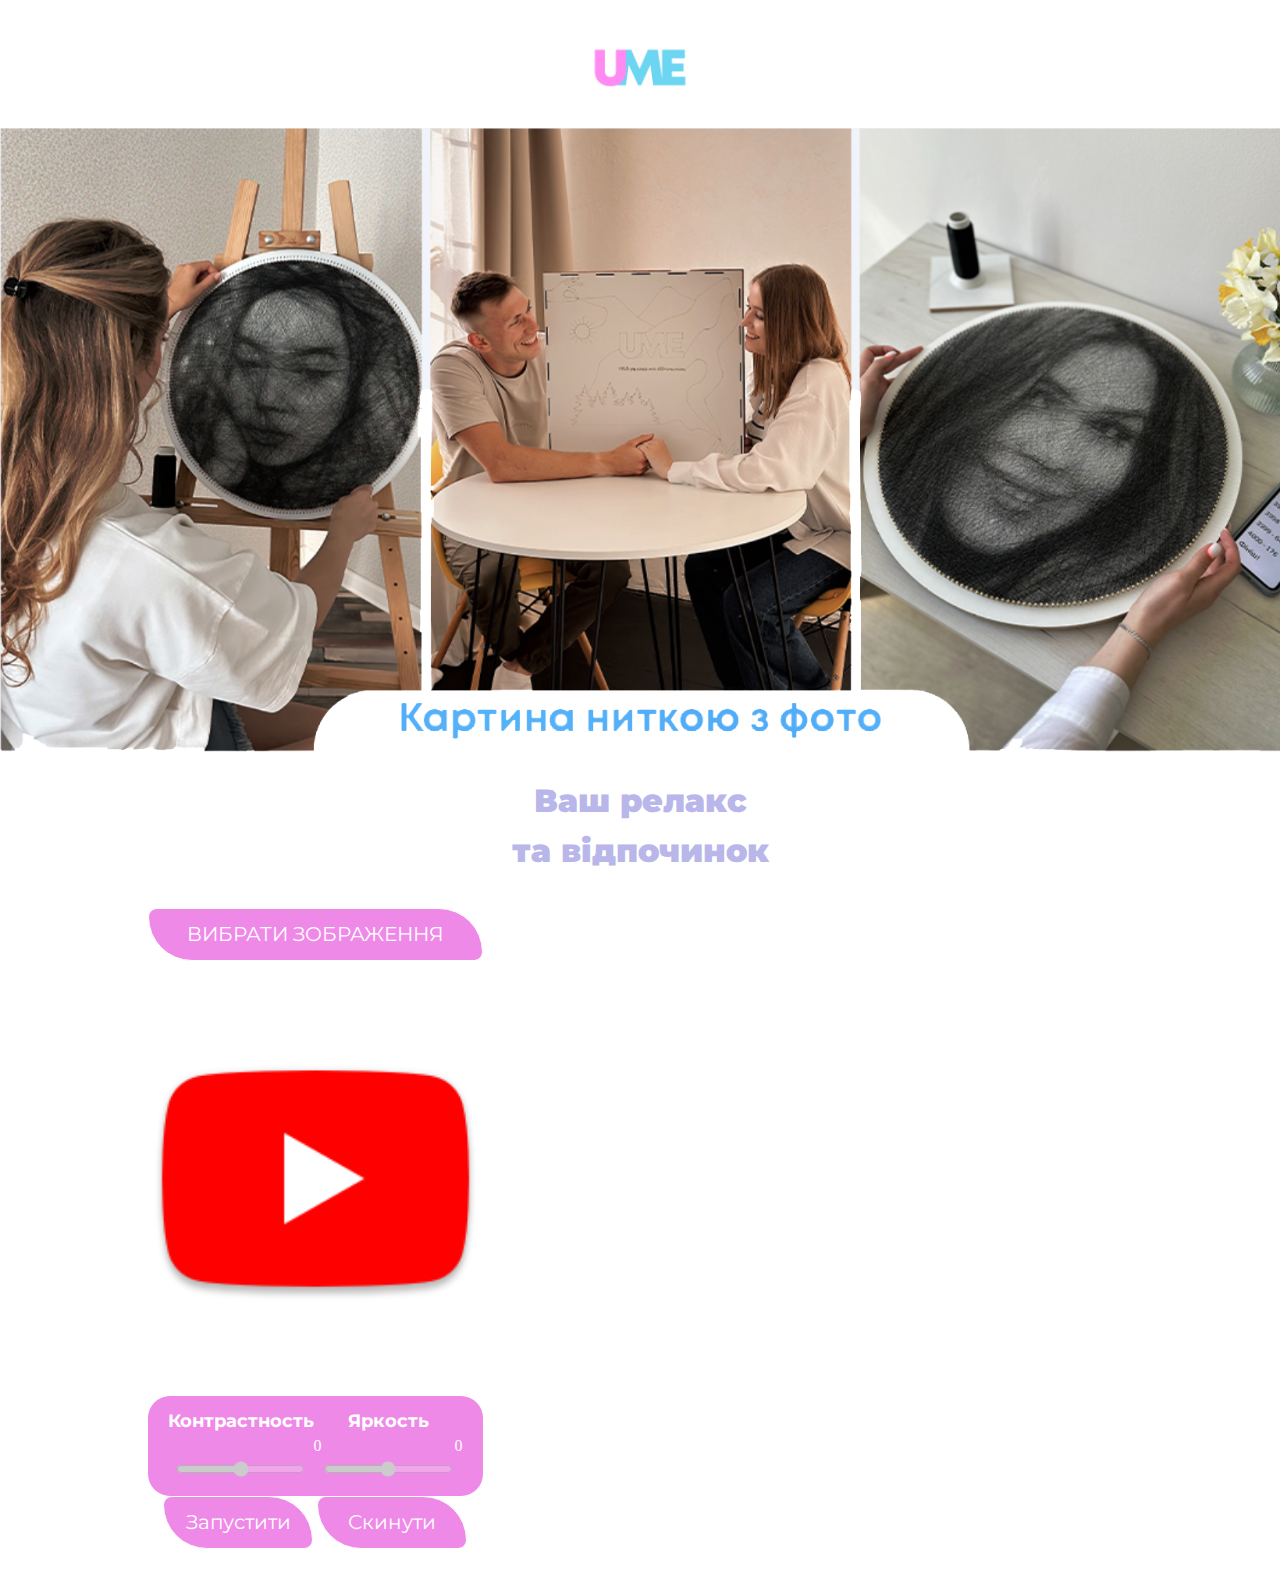
==== index.html @ 39d6ca4a "ch filename" ====
<!DOCTYPE html>
<html>
  <head>
    <meta charset="utf-8" />
    <meta name="viewport" content="width=device-width, initial-scale=1" />
    <title>Генератор string art изображений</title>
    <link rel="stylesheet" type="text/css" href="css/controls.css" />
    <link rel="stylesheet" type="text/css" href="css/styles.css" />
    <link rel="stylesheet" type="text/css" href="css/reset.css" />

    <link rel="preconnect" href="https://fonts.googleapis.com" />
    <link rel="preconnect" href="https://fonts.gstatic.com" crossorigin />
    <link
      href="https://fonts.googleapis.com/css2?family=Montserrat:ital,wght@0,100..900;1,100..900&display=swap"
      rel="stylesheet"
    />
  </head>
  <body>
    <header class="header-items">
      <div class="header-logo">
        <a
          class="inst-link"
          href="https://www.instagram.com/ume.string.ua?igsh=NnFjOGMwMmxzdDV2"
          target="_blank"
          ><img
            class="logo"
            src="./img/logo.png"
            width="100px"
            height="100px"
            alt=""
        /></a>
      </div>
    </header>
    <div><img class="back" src="./img/photo- 1.png" alt="" /></div>

    <h1 class="title">
      Ваш релакс <br />
      та відпочинок
    </h1>
    <div class="generator" id="generator-box">
      <div class="drag-drop" id="drag-drop-box" style="display: none">
        <div class="drag-drop-table">
          <div>Отпустите файл для загрузки изображения</div>
        </div>
      </div>

      <div class="controls">
        <div class="control-block centered no-top-padding">
          <input
            type="submit"
            id="select-btn"
            value="ВИБРАТИ ЗОБРАЖЕННЯ"
          /><br />
        </div>
        <div class="video">
          <img src="./img/video.png" alt="" class="back" />
        </div>

        <div id="controls-box ">
          <div class="control-block no-top-padding hidden">
            <label class=""
              ><b>Форма</b>
              <select id="form-type-box" disabled>
                <option value="circle" selected>круг</option>
                <!-- <option value="rect">квадрат</option>
                <option value="album">альбом</option>
                <option value="portrait">портрет</option>
                <option value="image">по изображению</option> -->
              </select>
            </label>
          </div>

          <div class="control-block no-top-padding no-margin hidden">
            <input type="checkbox" id="invert-box" disabled />
            <label for="invert-box">Инвертировать яркость</label>
          </div>

          <div class="control-block no-margin no-top-padding pink-block">
            <label
              ><b>Контрастность</b><br />
              <input
                type="range"
                id="contrast-box"
                value="0"
                min="-100"
                max="100"
                step="5"
                disabled
              />
            </label>
            <div class="range-label" id="contrast-value">0</div>

            <label
              ><b>Яркость</b><br />
              <input
                type="range"
                id="brightness-box"
                value="0"
                min="-100"
                max="100"
                step="5"
                disabled
              />
            </label>
            <div class="range-label" id="brightness-value">0</div>
          </div>

          <div class="control-block no-top-padding no-margin hidden">
            <label
              ><b>Расположение гвоздей</b>
              <select id="nails-mode-box" disabled>
                <option value="border" selected>на границе</option>
                <!-- <option value="grid">в виде сетки</option>
                <option value="random">случайно</option> -->
              </select>
            </label>
          </div>

          <div class="control-block no-top-padding">
            <label class="hidden"
              ><b>Кількість цвяхів</b><br />
              <input type="number" id="nails-count-box" value="240" disabled />
            </label>
          </div>
          <!-- <div class="control-block">
            <h1 class="title">Оберіть картинку та запустіть Генератор</h1>
          </div> -->
          <div class="control-block">
            <label class="hidden"
              ><b>Кількість ліній</b><br />
              <input
                type="number"
                id="lines-count-box"
                value="500"
                min="100"
                max="10000"
                disabled
              />
            </label>
          </div>

          <div class="control-block pink-block no-margin hidden">
            <label
              ><b>Непрозорість лінії</b><br />
              <input
                type="range"
                id="lines-weight-box"
                value="11"
                min="1"
                max="100"
                disabled
              />
            </label>
            <div class="range-label" id="lines-weight-value">10%</div>
          </div>

          <div class="control-block no-margin hidden">
            <input type="color" id="lines-color-box" value="#000000" disabled />
            <label for="lines-color-box"><b>Колір лінії</b></label>
          </div>

          <div class="control-block no-margin hidden">
            <input
              type="color"
              id="background-color-box"
              value="#ffffff"
              disabled
            />
            <label for="background-color-box"><b>Цвет фона</b></label>
          </div>

          <div class="control-block centered">
            <input type="submit" id="generate-btn" value="Запустити" disabled />
            <input type="submit" id="reset-btn" value="Скинути" disabled />
            <div id="status-box"></div>
          </div>
        </div>

        <div class="control-block">
          <div id="info-box"></div>
        </div>

        <div id="save-box" style="display: none">
          <hr />
          <div class="control-block no-top-padding">
            <label
              ><b>Формат сохранения:</b>
              <select id="save-type-box">
                <option value="stringart">stringart</option>
              </select>
            </label>
          </div>
          <div class="flex-save">
            <div class="control-block no-top-padding centered">
              <input type="submit" id="save-btn" value="Зберегти" />
            </div>
            <div class="send-btn">
              <!-- <input href="https://t.me/ume_art" type="button" id="save-btn" value="Надіслати" /> -->
              <button id="save-btn" type="button"><a href="https://t.me/ume_art" target="_blank"  >Надіслати</a></button>
            </div>
          </div>
        </div>
      </div>

      <div class="view">
        <canvas id="canvas"></canvas>
      </div>
    </div>

    <script src="js/constants.js"></script>
    <script src="js/string_art_generator.js"></script>
    <script src="js/init.js"></script>
    <script src="js/events.js"></script>
    <script src="js/draw.js"></script>
    <script>
      let canvas = document.getElementById("canvas");
      let generator = new StringArtGenerator(canvas);
    </script>
  </body>
</html>
---- css/styles.css ----
.generator {
    display: table;
    border-collapse: collapse;
    /* border: 1px solid #000; */
    margin: 0 auto;
    position: relative;
  }
  
  .controls {
    display: table-cell;
    width: 280px;
    vertical-align: top;
    padding-top: 10px;
    border: none;
    /* background: #292b2d; */
  }
  
  .view {
    display: table-cell;
    width: min(85vh, 50vw);
    vertical-align: top;
    padding: 10px 5px;
  }
  
  .generator input,
  .generator select,
  .generator label {
    font-family: "Montserrat", sans-serif;
    font-size: 18px;
  }
  
  .view canvas {
    width: 100%;
    aspect-ratio: 1 / 1;
  }
  
  .centered {
    text-align: center !important;
  }
  
  .no-top-padding {
    padding-top: 0 !important;
  }
  
  .no-margin {
    margin: 0;
  }
  
  .drag-drop {
    background: #e9ecef88;
    position: absolute;
    left: 0;
    right: 0;
    top: 0;
    bottom: 0;
    font-size: 2.5em;
    color: #0062cc;
    pointer-events: none;
    user-select: none;
  }
  
  .drag-drop-table {
    display: table;
    height: 100%;
    width: 100%;
  }
  
  .drag-drop-table div {
    display: table-cell;
    text-align: center;
    vertical-align: middle;
  }
  
  @media (max-width: 600px) {
    .generator {
      display: block;
    }
  
    .view,
    .controls {
      display: block;
      width: auto;
    }
  }
  
  /* ok */
  .header-logo {
    width: 120px;
    height: 120px;
    margin-left: auto;
    margin-right: auto;
  }
  
  .title {
    text-align: center;
    margin-top: 0px;
    font-family: "Montserrat", sans-serif;
    font-weight: 900;
    color: #b9b6ea;
  
    margin-top: 24px;
  }
  
  body {
    color: #000;
    background-color: #fff;
    line-height: 50px;
  }
  #select-btn {
    color: #fff;
    border: #fff 1px solid;
    width: 100%;
    height: 53px;
    background-color: #ef89e8;
    border-radius: 20px 100px;
    justify-content: center;
    align-items: center;
    display: flex;
  
    font-weight: 400;
    font-size: 20px;
  }
  #form-type-box,
  #nails-mode-box,
  #nails-count-box,
  #lines-count-box {
    color: #000;
  }
  
  .header-items {
    display: flex;
  }
  .logo {
    width: 120px;
    height: 120px;
  }
  
  #save-type-box {
    color: #000;
  }
  
  label {
    font-family: "Montserrat", sans-serif !important;
  }
  
  .pink-block {
    background-color: #ef89e8;
    color: #fff;
    border-radius: 22px;
    justify-content: space-between;
    align-items: center;
    text-align: center;
    padding-left: 20px;
    padding-right: 20px;
    display: flex;
    margin-top: 50px;
  }
  .back {
    display: block;
    width: 100%;
    height: 100%;
  }
  #generate-btn,
  #reset-btn,
  #save-btn {
    color: #fff;
    border: #fff 1px solid;
    width: 150px;
    height: 53px;
    background-color: #ef89e8;
    border-radius: 20px 100px;
    justify-content: center;
    align-items: center;
    font-weight: 400;
    font-size: 20px;
  }
  
  .hidden {
    display: none;
  }
  
  .flex-save{
    display: flex;
    justify-content: center;}
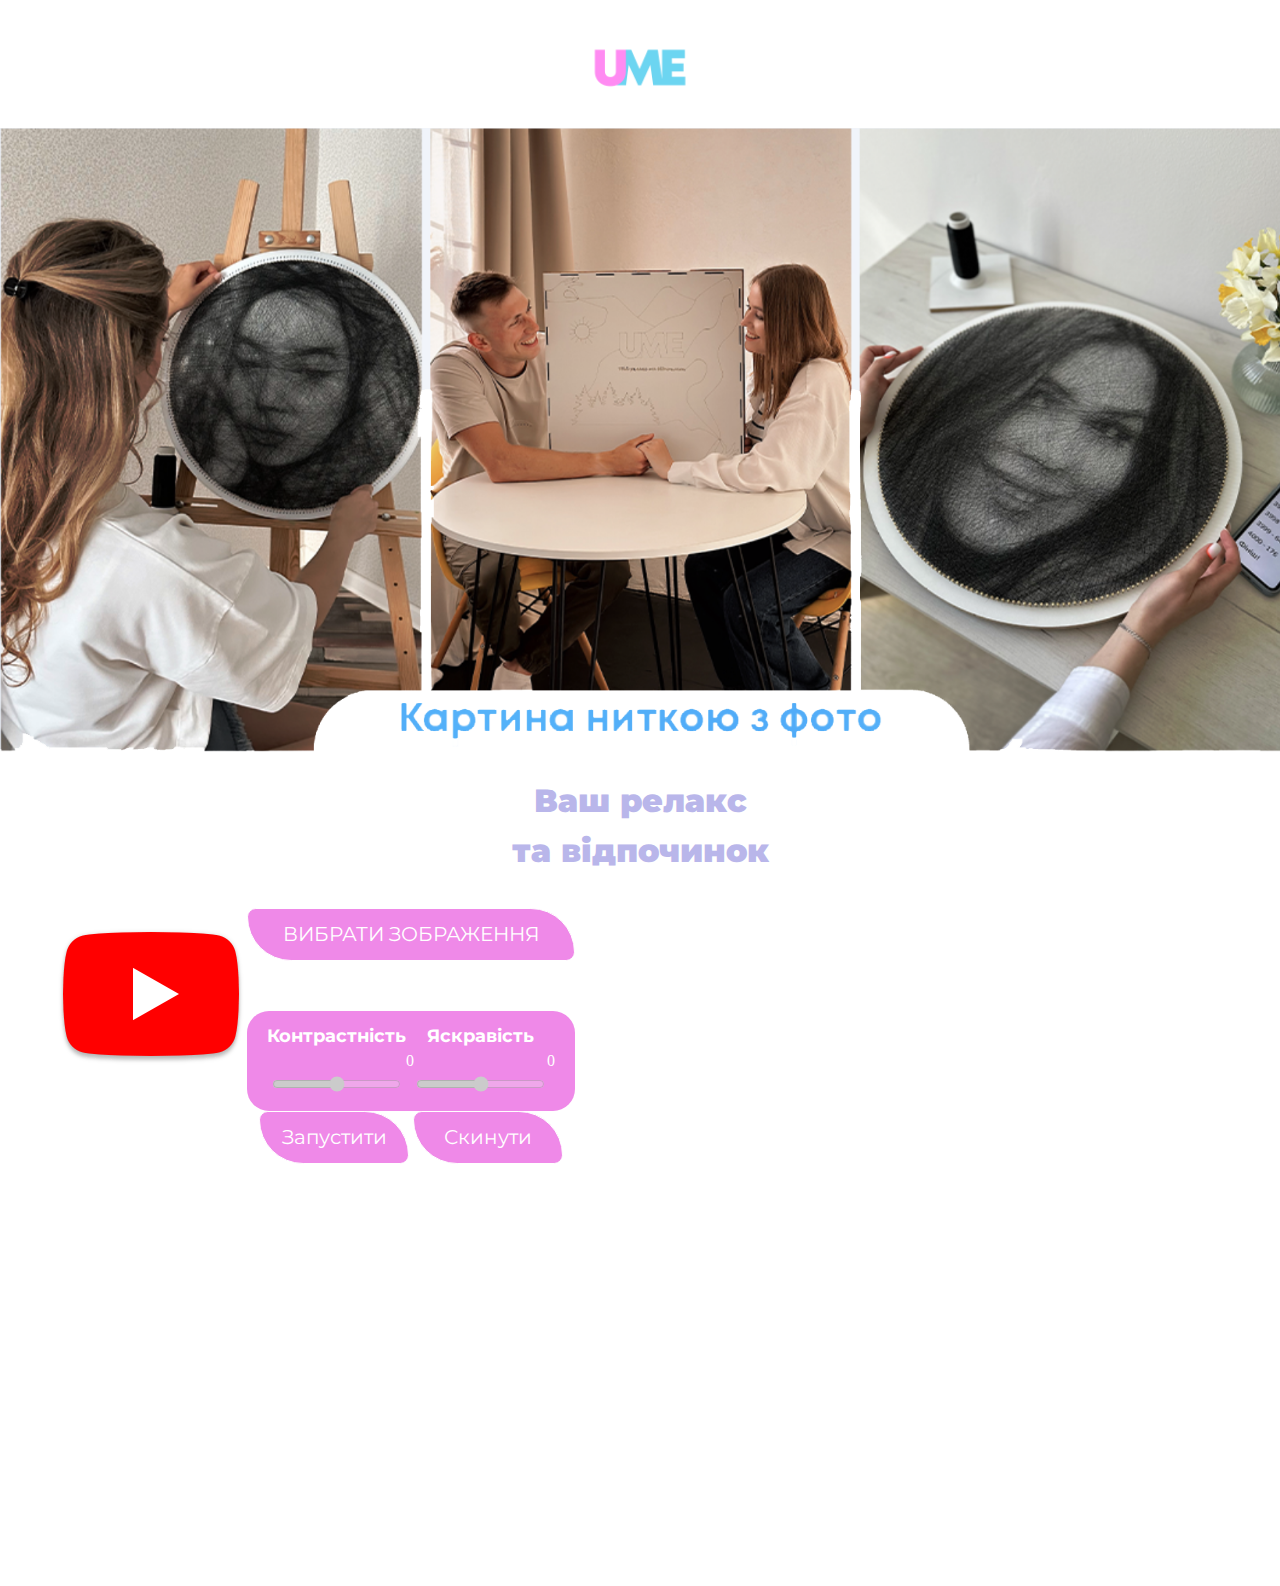
==== commit 30eba007: "Update index.html" ====
--- a/index.html
+++ b/index.html
@@ -44,17 +44,19 @@
         </div>
       </div>
 
+      <div class="video">
+        <img src="./img/video.png" alt="" class="back" />
+      </div>
+
       <div class="controls">
         <div class="control-block centered no-top-padding">
           <input
             type="submit"
             id="select-btn"
             value="ВИБРАТИ ЗОБРАЖЕННЯ"
-          /><br />
-        </div>
-        <div class="video">
-          <img src="./img/video.png" alt="" class="back" />
-        </div>
+          />
+        </div>
+       
 
         <div id="controls-box ">
           <div class="control-block no-top-padding hidden">
@@ -77,7 +79,7 @@
 
           <div class="control-block no-margin no-top-padding pink-block">
             <label
-              ><b>Контрастность</b><br />
+              ><b>Контрастність</b><br />
               <input
                 type="range"
                 id="contrast-box"
@@ -91,7 +93,7 @@
             <div class="range-label" id="contrast-value">0</div>
 
             <label
-              ><b>Яркость</b><br />
+              ><b>Яскравість</b><br />
               <input
                 type="range"
                 id="brightness-box"
@@ -131,7 +133,7 @@
               <input
                 type="number"
                 id="lines-count-box"
-                value="500"
+                value="5000"
                 min="100"
                 max="10000"
                 disabled
@@ -151,7 +153,7 @@
                 disabled
               />
             </label>
-            <div class="range-label" id="lines-weight-value">10%</div>
+            <div class="range-label" id="lines-weight-value">11%</div>
           </div>
 
           <div class="control-block no-margin hidden">
@@ -170,8 +172,8 @@
           </div>
 
           <div class="control-block centered">
-            <input type="submit" id="generate-btn" value="Запустити" disabled />
-            <input type="submit" id="reset-btn" value="Скинути" disabled />
+            <input type="submit" id="generate-btn" class="generate" value="Запустити" disabled />
+            <input type="submit" id="reset-btn" class="reset" value="Скинути" disabled />
             <div id="status-box"></div>
           </div>
         </div>
@@ -181,7 +183,7 @@
         </div>
 
         <div id="save-box" style="display: none">
-          <hr />
+          
           <div class="control-block no-top-padding">
             <label
               ><b>Формат сохранения:</b>
@@ -195,8 +197,8 @@
               <input type="submit" id="save-btn" value="Зберегти" />
             </div>
             <div class="send-btn">
-              <!-- <input href="https://t.me/ume_art" type="button" id="save-btn" value="Надіслати" /> -->
-              <button id="save-btn" type="button"><a href="https://t.me/ume_art" target="_blank"  >Надіслати</a></button>
+              <button id="save-btn" type="button"><a href="https://t.me/ume_art" target="_blank"  >Надіслати Telegram</a></button>
+              <button id="save-btn" type="button"><a href="viber://chat?number=+380936647512" target="_blank"  >Надіслати Viber</a></button>
             </div>
           </div>
         </div>
--- a/css/styles.css
+++ b/css/styles.css
@@ -154,6 +154,7 @@
     padding-right: 20px;
     display: flex;
     margin-top: 50px;
+
   }
   .back {
     display: block;
@@ -181,4 +182,6 @@
   
   .flex-save{
     display: flex;
-    justify-content: center;}+    justify-content: center;
+  }
+ 